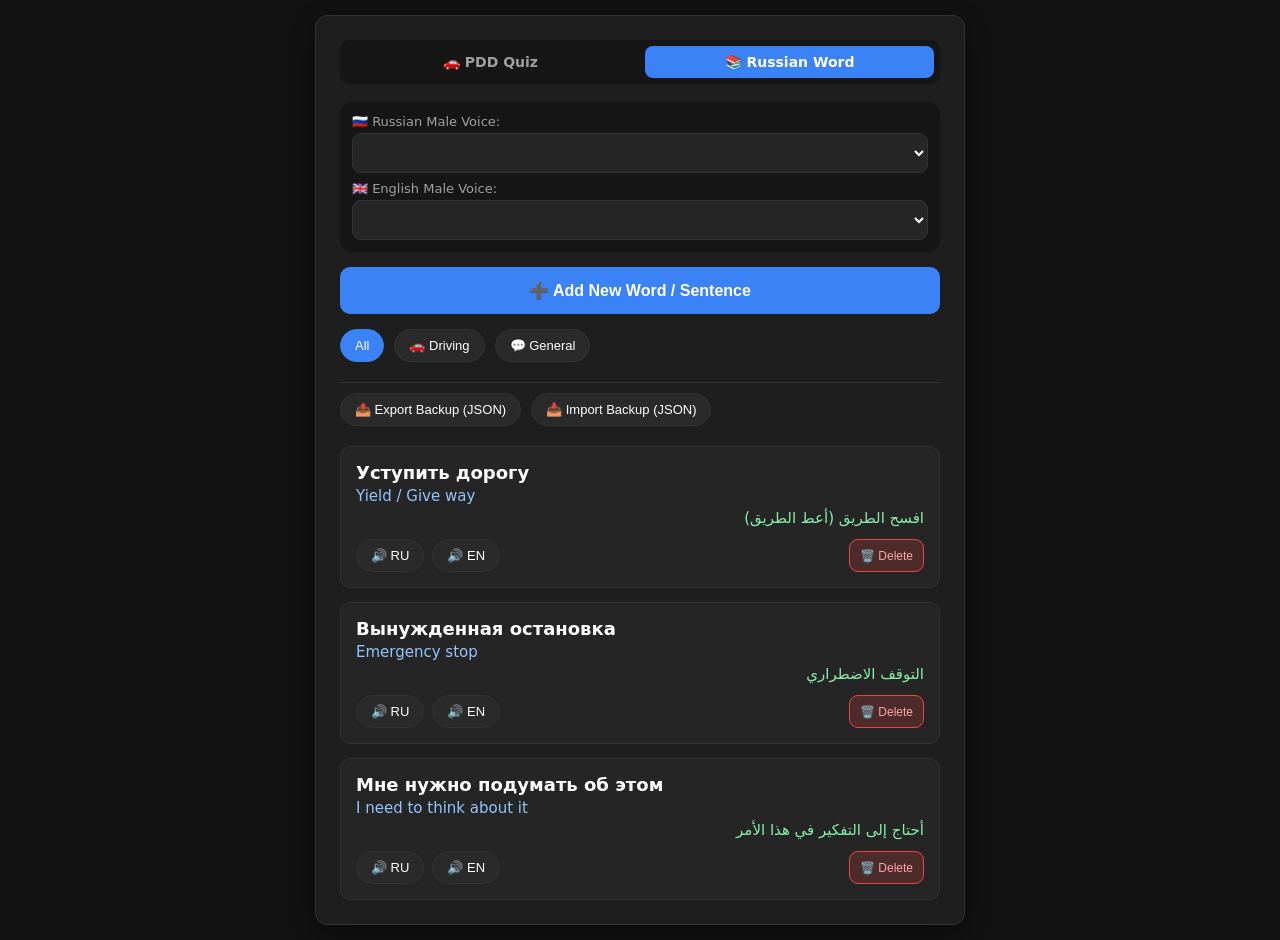
==== vocab.html @ d834f95f "Add files via upload" ====
<!DOCTYPE html>
<html lang="en">
<head>
    <meta charset="UTF-8">
    <meta name="viewport" content="width=device-width, initial-scale=1.0">
    <title>Russia & English Vocabulary</title>
    <link rel="stylesheet" href="style.css">
</head>
<body>
    <div class="container">
        <!--  Top Navigation Bar  -->
        <nav class="navbar">
            <a href="index.html" class="nav-link">🚗 PDD Quiz</a>
            <a href="vocab.html" class="nav-link active">📚 Russian Word</a>
        </nav>

        <div class="voice-settings">
            <div>
                <label for="ru-voice-select">🇷🇺 Russian Male Voice:</label>
                <select id="ru-voice-select" class="voice-select"></select>
            </div>
            <div>
                <label for="en-voice-select">🇬🇧 English Male Voice:</label>
                <select id="en-voice-select" class="voice-select"></select>
            </div>
        </div>
        <button id="toggle-form-btn" class="next-btn" style="display: block; margin-top: 0; margin-bottom: 15px;">
            ➕ Add New Word / Sentence
        </button>

        <form id="add-vocab-form" class="vocab-form" style="display: none;">
            <select id="item-category" class="form-input">
                <option value="Driving">🚗 Driving & Exam (Слова ПДД)</option>
                <option value="General">💬 General Ruaaian (Общие фразы)</option>
            </select>

            <input type="text" id="ru-input" class="form-input" placeholder="Russian word or sentence (required)" required>
            <input type="text" id="en-input" class="form-input" placeholder="English translation (required)" required>
            <input type="text" id="ar-input" class="form-input" placeholder="Arab translation (required)" dir="rtl" required>

            <!-- Optional Image Upload -->
            <label class="file-label">🖼️ Attach Image (Optional):
                <input type="file" id="img-input" accept="image/*">
            </label>
            <!-- Optional Custom Audio Upload -->
             <label class="file-label">🎙️ Attach Custom Audio (Optional - overrides TTS):
                <input type="file" id="audio-input" accept="audio/*">
            </label>
            <button type="submit" class="save-btn">💾 Save Card</button>
        </form>

        <!--  Category Filter Tabs  -->
        <div class="controls">
            <button class="tool-btn active-filter" data-filter="All">All</button>
            <button class="tool-btn" data-filter="Driving">🚗 Driving</button>
            <button class="tool-btn" data-filter="General">💬 General</button>
        </div>
        <div class="controls" style="margin-top: 10px; border-top: 1px solid #333; padding-top: 10px;">
            <button id="export-btn" class="tool-btn">📤 Export Backup (JSON)</button>
            <button id="import-btn" class="tool-btn">📥 Import Backup (JSON)</button>
            <input type="file" id="import-file" accept="json" style="display: none;">
        </div>

        <!-- Vocabulary Cards List -->
         <div id="vocab-list" class="vocab-list"></div>

    </div>
    
    <script src="vocab.js"></script>
</body>
</html>
---- style.css ----
:root {
    --bg-color: #121212;
    --card-bg: #1e1e1e;
    --text-main: #ffffff;
    --text-muted: #a0a0a0;
    --accent-blue: #3b82f6;
    --correct-green: #22c55e;
    --wrong-red: #ef4444;
    --border-color: #333333;
}

body {
    font-family: system-ui, -apple-system, sans-serif;
    background-color: var(--bg-color);
    color: var(--text-main);
    display: flex;
    justify-content: center;
    align-items: center;
    min-height: 100vh;
    margin: 0;
    padding: 15px;
    box-sizing: border-box;
}

.container {
    max-width: 600px;
    width: 100%;
    background: var(--card-bg);
    padding: 24px;
    border-radius: 12px;
    box-shadow: 0 8px 24px rgba(0, 0, 0, 0.4);
    border: 1px solid var(--border-color);
}

.header {
    display: flex;
    justify-content: space-between;
    font-size: 14px;
    color: var(--text-muted);
    margin-bottom: 16px;
    padding-bottom: 10px;
    border-bottom: 1px solid var(--border-color);
}

.question-img {
    width: 100%;
    max-height: 260px;
    object-fit: cover;
    border-radius: 8px;
    margin: 18px;
    background-color: #2a2a2a;
}

.ru-text {
    font-size: 19px;
    font-weight: 600;
    line-height: 1.4;
    margin-bottom: 8px;
}
.en-text {
    font-size: 15px;
    color: #93c5fd;
    margin-bottom: 16px;
    display: none;
}

.controls {
    display: flex;
    gap: 10px;
    margin-bottom: 20px;
}

.tool-btn {
    background-color: #2a2a2a;
    color: var(--text-main);
    border: 1px solid var(--border-color);
    padding: 8px 14px;
    border-radius: 19px;
    cursor: pointer;
    font-size: 13px;
    transition: backgroud 0.2s;
}
.tool-btn:hover {
    background-color: #383838;
}

.options {
    display: flex;
    flex-direction: column;
    gap: 12px;
}
.option-btn {
    background-color: #262626;
    color: var(--text-main);
    border: 1px solid var(--border-color);
    padding: 14px 16px;
    border-radius: 8px;
    text-align: left;
    font-size: 15px;
    cursor: pointer;
    transition: all 0.2s;
}
.option-btn:hover:not(:disabled) {
    background-color: #323232;
    border-color: #555;
}
.option-btn.correct {
    background-color: rgba(34, 197, 94, 0.2);
    border-color: var(--correct-green);
    color: #86efac;
}
.option-btn.wrong {
    background-color: rgba(239, 68, 68, 0.2);
    border-color: var(--wrong-red);
    color: fca5a5;
}
.option-en {
    display: none;
    font-size: 13px;
    color: #93c5fd;
    margin-top: 6px;
}
.note-box {
margin-top: 18px;
padding: 14px;
background-color: rgba(59, 130, 246. 0.15);
border-left: 4px solid var(--accent-blue);
border-radius: 12px;
font-size: 14px;
line-height: 1.5;
display: none;
}
.next-btn {
margin-top: 20px;
width: 100%;
padding: 14px;
background-color: var(--accent-blue);
color: white;
border: none;
border-radius: 10px;
font-size: 16px;
font-weight: 600;
cursor: pointer;
display: none;
transition: background-color 0.2s;
}

.next-btn:hover {
background-color: #2563eb;
}

/*   Mistakes Filter Button in header*/
.filter-btn {
    background-color: #2a2a2a;
    color: #fca5a5;
    border: 1px solid var(--wrong-red);
    padding: 4px 10px;
    border-radius: 8px;
    font-size: 13px;
    cursor: pointer;
    transition: all 0.2s;
}
.filter-btn.active {
    background-color: var(--wrong-red);
    color: white;
    font-weight: bold;
}

/*   Navigation Bar  */
.navbar {
    display: flex;
    gap: 10px;
    margin-bottom: 18px;
    background-color: #161616;
    padding: 6px;
    border-radius: 9px;
}
.nav-link {
    flex: 1;
    text-align: center;
    padding: 8px;
    color: var(--text-muted);
    text-decoration: none;
    border-radius: 8px;
    font-size: 14px;
    font-weight: 600;
    transition: 0.2s;
}
.nav-link.active {
    background-color: var(--accent-blue);
    color: white;
}

/*   Timer Badge  */
.timer-badge {
    background-color: #2a2a2a;
    color: #fbbf24;
    padding: 4px 10px;
    border-radius: 8px;
    font-weight: bold;
    font-variant-numeric: tabular-nums;
}
.timer-badge.danger {
    background-color: var(--wrong-red);
    color: white;
}

/*  Voice Settings Box */
.voice-settings {
    display: flex;
    flex-direction: column;
    gap: 8px;
    background-color: #161616;
    padding: 12px;
    border-radius: 12px;
    margin-bottom: 15px;
    font-size: 13px;
    color: var(--text-muted);
}
.voice-select, .form-input {
    width: 100%;
    padding: 10px;
    margin-top: 4px;
    background-color: #262626;
    color: white;
    border: 1px solid var(--border-color);
    border-radius: 9px;
    box-sizing: border-box;
    font-size: 14px;
}

/*  Add New Vocab Form */
.vocab-form {
    display: flex;
    flex-direction: column;
    gap: 10px;
    background-color: #161616;
    padding: 15px;
    border-radius: 8px;
    margin-bottom: 18px;
    border: 1px solid var(--accent-blue);
}

.file-label {
    font-size: 13px;
    color: #93c5fd;
    display: flex;
    flex-direction: column;
    gap: 5px;
}

.save-btn {
    background-color: var(--correct-green);
    color: #052e16;
    font-weight: bold;
    padding: 12ppx;
    border: none;
    border-radius: 9px;
    cursor: pointer;
    font-size: 15px;
}

/*  Vocabulary Cards  */
.vocab-list {
    display: flex;
    flex-direction: column;
    gap: 14px;
}
.vocab-card {
    background-color: #252525;
    border: 1px solid var(--border-color);
    border-radius: 10px;
    padding: 15px;
    position: relative;
}
.vocab-card img {
    width: 100%;
    max-height: 180px;
    object-fit: cover;
    border-radius: 9px;
    margin-bottom: 10px;
}

.vocab-ru {
    font-size: 18px;
    font-weight: bold;
    margin-bottom: 4px;
}
.vocab-en {
    font-size: 15px;
    color: #93c5fd;
    margin-bottom: 4px;
}
.vocab-ar {
    font-size: 15px;
    color: #86efac;
    direction: rtl;
    text-align: right;
    margin-bottom: 12px;
}
.card-actions {
    display: flex;
    gap: 8px;
    flex-wrap: wrap;
}
.delete-btn {
    background-color: rgba(239, 68, 68, 0.2);
    color: #fca5a5;
    border: 1px solid var(--wrong-red);
    padding: 6px 10px;
    border-radius: 9px;
    cursor: pointer;
    margin-left: auto;
    font-size: 12px;
}
.active-filter {
    background-color: var(--accent-blue);
    border-color: var(--accent-blue);
}
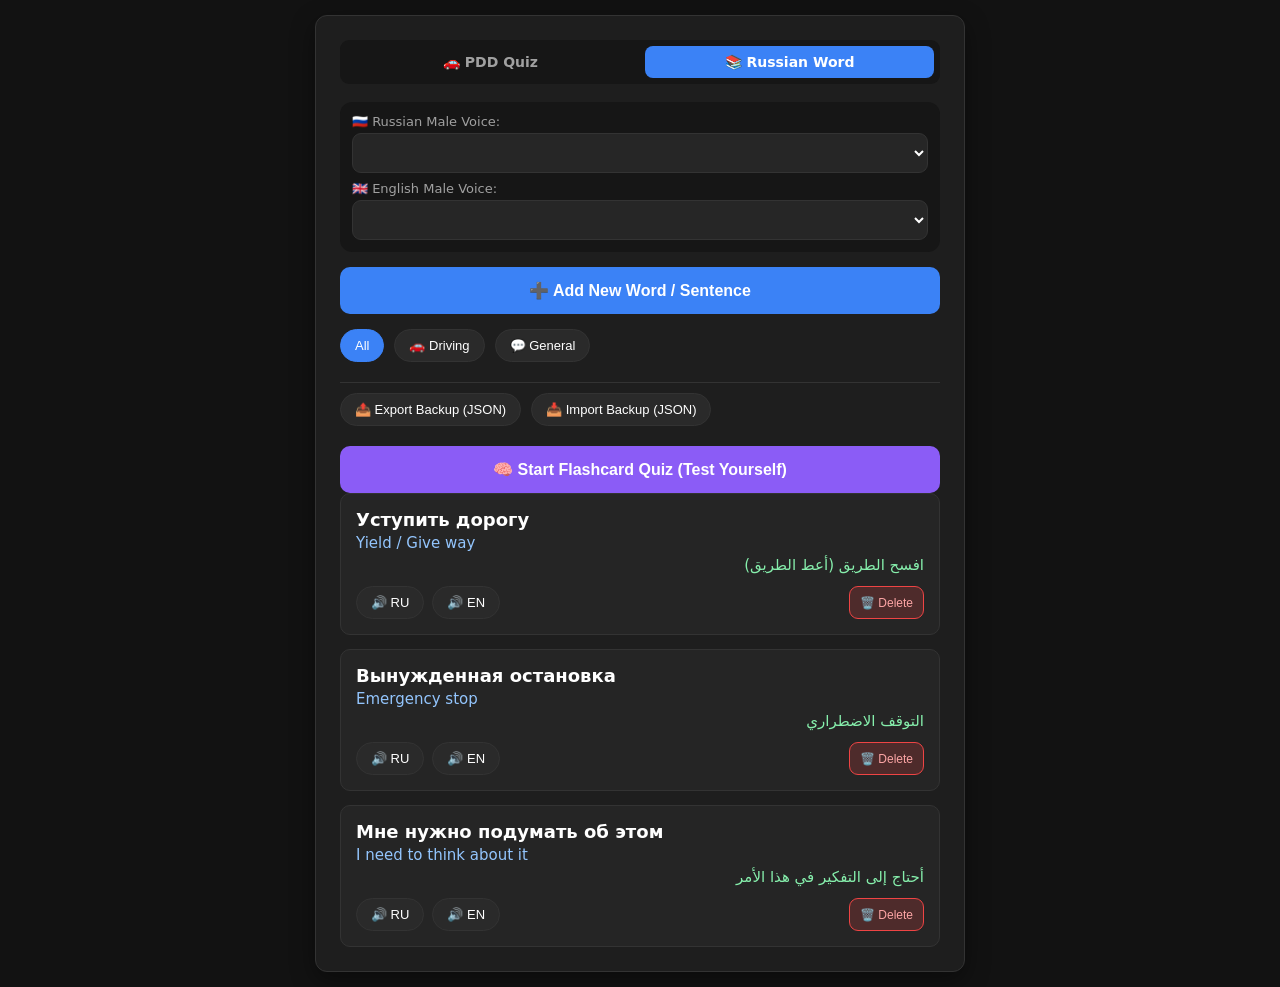
==== commit c37dd412: "Add files via upload" ====
--- a/vocab.html
+++ b/vocab.html
@@ -58,7 +58,34 @@
         <div class="controls" style="margin-top: 10px; border-top: 1px solid #333; padding-top: 10px;">
             <button id="export-btn" class="tool-btn">📤 Export Backup (JSON)</button>
             <button id="import-btn" class="tool-btn">📥 Import Backup (JSON)</button>
-            <input type="file" id="import-file" accept="json" style="display: none;">
+            <input type="file" id="import-file" accept=".json" style="display: none;">
+        </div>
+        <!--  Toggle Flashcard Quiz Mode-->
+        <div style="margin-top: 15px;">
+            <button id="start-quiz-btn" class="next-btn" style="display: block; margin-top: 0; background-color: #8b5cf6;">
+                🧠 Start Flashcard Quiz (Test Yourself)
+            </button>
+        </div>
+        <!--  Flashcard quiz container (Hidden by default) -->
+        <div id="flashcard-area" class="vocab-card" style="display: none; border: 2px solid #8b5cf6; text-align: center;">
+            <div id="fc-progress" style="font-size: 13px; color: #a0a0a0; margin-bottom: 10px;">Remaining: 0</div>
+            <img id="fc-img" src="" alt="" style="display: none; margin: 0 auto 12px auto;">
+            <div id="fc-ru" class="vocab-ru" style="font-size: 22px; margin-bottom: 12px;"></div>
+
+            <button id="fc-speak-ru" class="tool-btn" style="margin-bottom: 15px;">🔊 Listen (RU)</button>
+            <!-- Hidden Translation Area -->
+            <div id="fc-answer" style="display: none; border-top: 1px solid #333; padding-top: 12px; margin-top: 10px;">
+                <div id="fc-en" class="vocab-en" style="font-size: 17px;"></div>
+                <div id="fc-ar" class="vocab-ar" style="text-align: center; font-size: 17px;"></div>
+                <button id="fc-speak-en" class="tool-btn" style="margin-bottom: 15px;">🔊 Listen (EN)</button>
+
+                <div style="display: flex; gap: 10px; justify-content: center;">
+                    <button id="fc-again-btn" class="tool-btn" style="border-color: #b70707; color: #fca5a5;">🔁 Review Again</button>
+                    <button id="fc-knew-btn" class="tool-btn" style="border-color: #06c25b; color: #86efac;">✅ I know It</button>
+                </div>
+            </div>
+
+            <button id="fc-reveal-btn" class="next-btn" style="display: block; margin-top: 10px;">👁️ Show Translation</button>
         </div>
 
         <!-- Vocabulary Cards List -->
